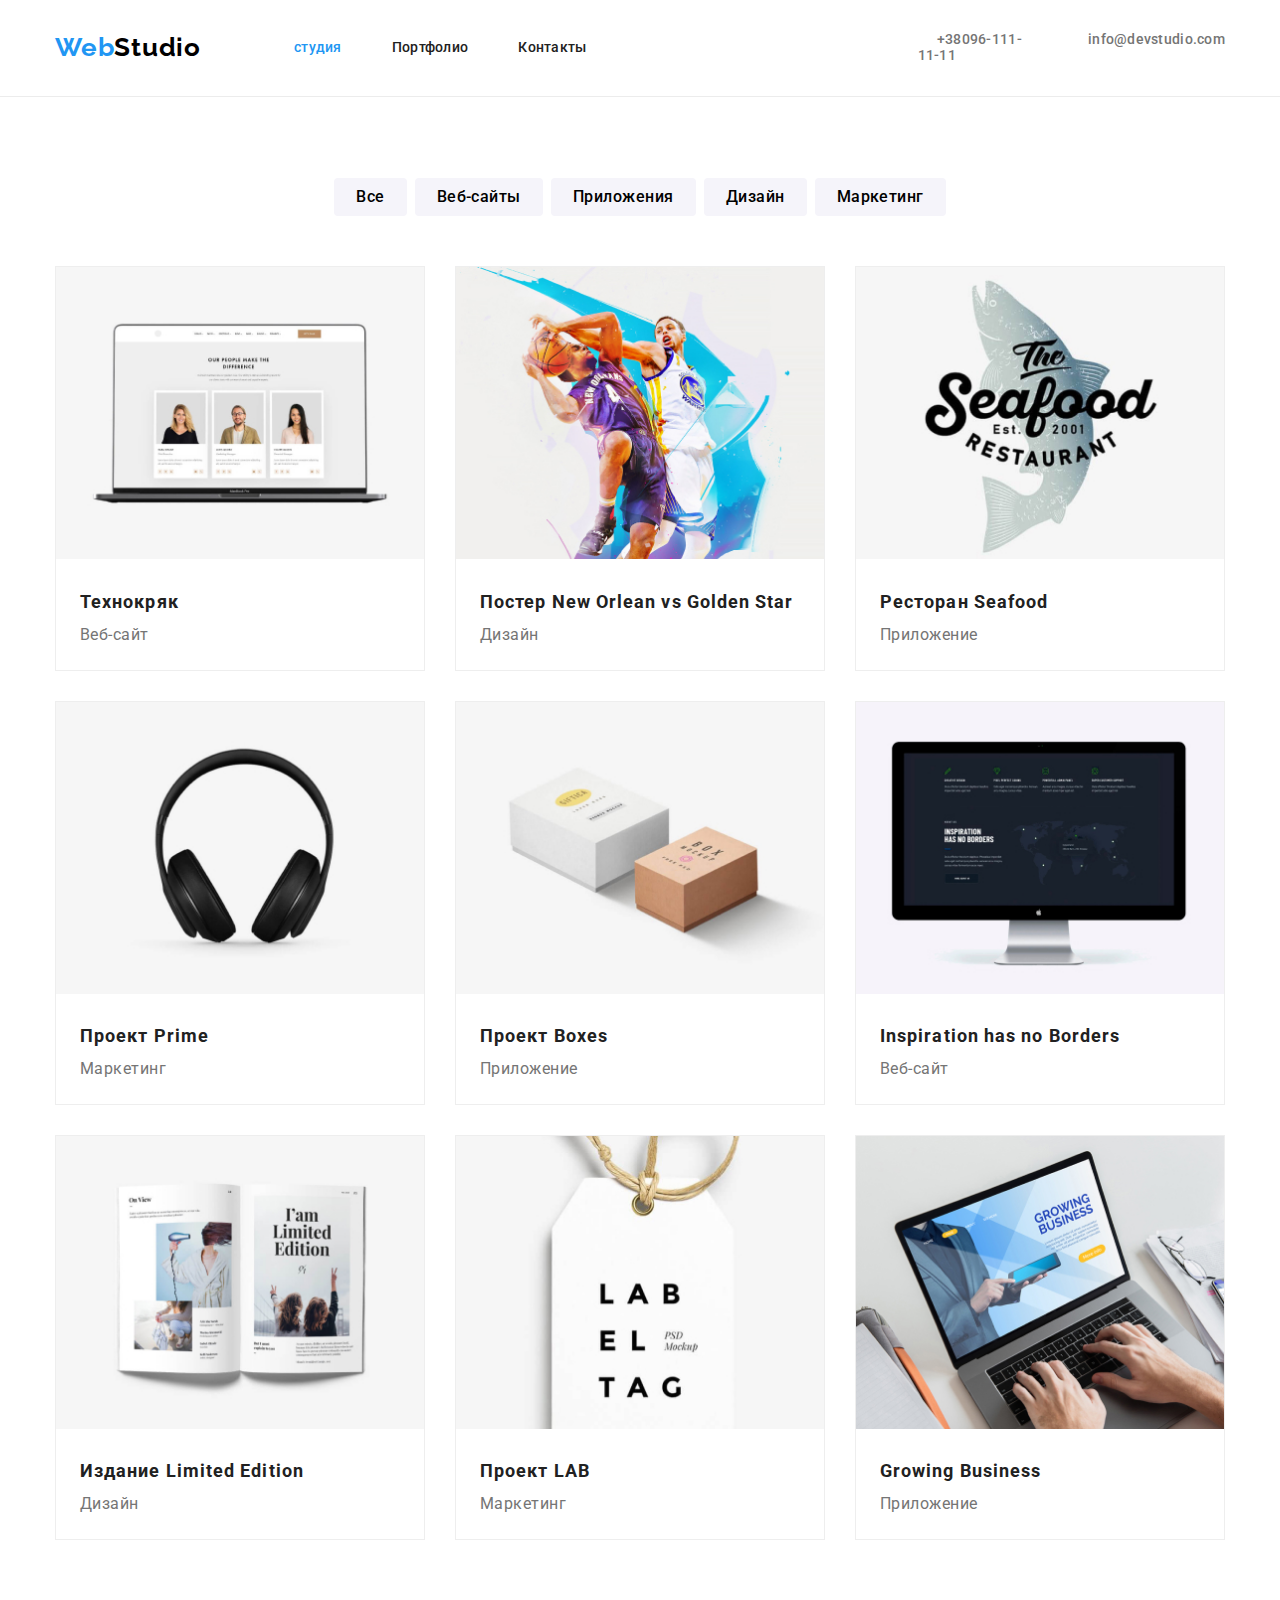
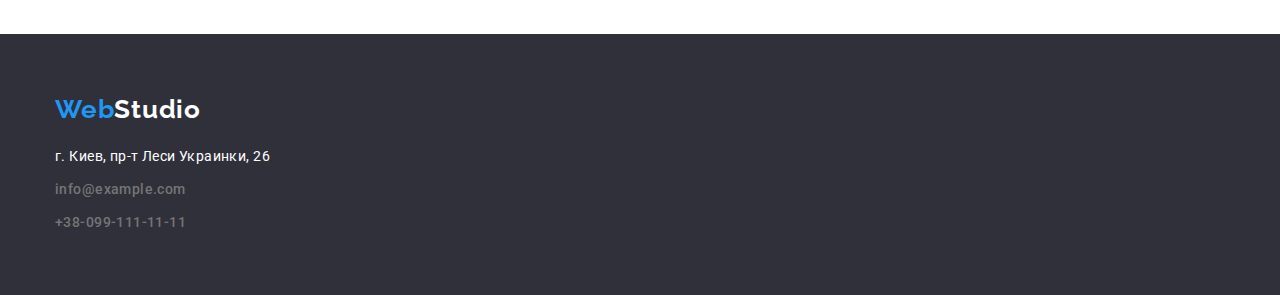
==== portfolio.html @ b62ba8f9 "добавление спрайта" ====
<!DOCTYPE html>
<html lang="ru">
  <head>
    <meta charset="UTF-8" />
    <meta name="viewport" content="width=device-width, initial-scale=1.0" />
    <title>портфолио</title>
    <link
      rel="stylesheet"
      href="https://cdnjs.cloudflare.com/ajax/libs/modern-normalize/1.0.0/modern-normalize.min.css"
    />
    <link rel="preconnect" href="https://fonts.gstatic.com" />
    <link
      href="https://fonts.googleapis.com/css2?family=Raleway:wght@700&family=Roboto:wght@400;500;700;900&display=swap"
      rel="stylesheet"
    />

    <link rel="stylesheet" href="./Style/style.css" />
  </head>
  <body>
    <!--Шапка-->
    <header>
      <div class="container nav">
        <a class="logo header" href="#" lang="en"
          ><span class="web">Web</span>Studio</a
        >
        <ul class="nav-link">
          <li class="header-item">
            <a class="header-link current" href="./index.html">студия</a>
          </li>
          <li class="header-item">
            <a class="header-link" href="./portfolio.html">Портфолио</a>
          </li>
          <li class="header-item">
            <a class="header-link" href="#">Контакты</a>
          </li>
        </ul>
        <ul class="nav-link connection">
          <li class="contacts">
            <a class="header-tel" href="tel:+38096-111-11-11">
              <svg
                class="tel-icon"
                href="/svg/symbol-defs.svg#icon-clock"
                width="16"
                height="10"
              >
                <use></use>
              </svg>
              +38096-111-11-11</a
            >
          </li>
          <li class="contacts">
            <a class="header-mail" href="mailto:info@devstudio.com">
              info@devstudio.com</a
            >
          </li>
        </ul>
      </div>
    </header>
    <main>
      <!--портфолио-->
      <section class="port-section">
        <div class="container btn">
          <h1 hidden>портфолио</h1>
          <ul class="btn-container">
            <li class="port-button">
              <button type="button">Все</button>
            </li>
            <li class="port-button">
              <button type="button">Веб-сайты</button>
            </li>
            <li class="port-button">
              <button type="button">Приложения</button>
            </li>
            <li class="port-button">
              <button type="button">Дизайн</button>
            </li>
            <li class="port-button">
              <button type="button">Маркетинг</button>
            </li>
          </ul>
        </div>
        <div class="container list">
          <ul class="port-box">
            <li class="port-container">
              <img src="./photo/photo1.jpg" width="368" alt="пример1" />
              <div class="title-container">
                <h2 class="port-title">Технокряк</h2>
                <p class="port-text">Веб-сайт</p>
              </div>
            </li>
            <li class="port-container">
              <img src="./photo/photo2.jpg" width="368" alt="пример2" />
              <div class="title-container">
                <h2 class="port-title">Постер New Orlean vs Golden Star</h2>
                <p class="port-text">Дизайн</p>
              </div>
            </li>
            <li class="port-container">
              <img src="./photo/photo3.jpg" width="368" alt="пример3" />
              <div class="title-container">
                <h2 class="port-title">Ресторан Seafood</h2>
                <p class="port-text">Приложение</p>
              </div>
            </li>
            <li class="port-container">
              <img src="./photo/photo4.jpg" width="368" alt="пример4" />
              <div class="title-container">
                <h2 class="port-title">Проект Prime</h2>
                <p class="port-text">Маркетинг</p>
              </div>
            </li>
            <li class="port-container">
              <img src="./photo/photo5.jpg" width="368" alt="пример5" />
              <div class="title-container">
                <h2 class="port-title">Проект Boxes</h2>
                <p class="port-text">Приложение</p>
              </div>
            </li>
            <li class="port-container">
              <img src="./photo/photo6.jpg" width="368" alt="пример6" />
              <div class="title-container">
                <h2 class="port-title">Inspiration has no Borders</h2>
                <p class="port-text">Веб-сайт</p>
              </div>
            </li>
            <li class="port-container">
              <img src="./photo/photo7.jpg" width="368" alt="пример7" />
              <div class="title-container">
                <h2 class="port-title">Издание Limited Edition</h2>
                <p class="port-text">Дизайн</p>
              </div>
            </li>
            <li class="port-container">
              <img src="./photo/photo8.jpg" width="368" alt="пример8" />
              <div class="title-container">
                <h2 class="port-title">Проект LAB</h2>
                <p class="port-text">Маркетинг</p>
              </div>
            </li>
            <li class="port-container">
              <img src="./photo/photo9.jpg" width="368" alt="пример9" />
              <div class="title-container">
                <h2 class="port-title">Growing Business</h2>
                <p class="port-text">Приложение</p>
              </div>
            </li>
          </ul>
        </div>
      </section>
    </main>

    <!--подвал-->

    <footer class="footer-section">
      <div class="container footer">
        <ul class="foote-box">
          <li class="footer-logo">
            <a class="logo footer" href="#" lang="en">
              <span class="web">Web</span>Studio
            </a>
          </li>
        </ul>
        <ul class="ftr-address">
          <li class="footer-address">
            <p class="address">г. Киев, пр-т Леси Украинки, 26</p>
          </li>
          <li class="contacts footer">
            <a class="footer-mail" href="mailto:info@example.com"
              >info@example.com</a
            >
          </li>
          <li class="contacts footer">
            <a class="footer-tel" href="tel:+38-099-111-11-11"
              >+38-099-111-11-11</a
            >
          </li>
        </ul>
      </div>
    </footer>
  </body>
</html>
---- Style/style.css ----
html *,
*::before,
*::after {
  box-sizing: border-box;
}

:root {
  --main-title-color: #ffffff;
  --main-text-color: #757575;
  --main-logo-color: #2196f3;
  --second-logo-color: #000000;
  --main-black-color: #212121;
  --bcg-main-color: #2f303a;
}
ul {
  margin: 0px;
  padding-inline-start: 0px;
}
body {
  font-family: Roboto, sans-serif;
  font-style: normal;
  margin-left: auto;
  margin-right: auto;
}
a {
  text-decoration: none;
}
li {
  list-style: none;
}
button {
  cursor: pointer;
}
.container {
  width: 1200px;
  padding-left: 15px;
  padding-right: 15px;
  margin-left: auto;
  margin-right: auto;
}
/* header */
header {
  border-bottom: 1px solid #ececec;
}
.container.nav {
  display: flex;
  align-items: center;
}
.nav-link,
.connection {
  display: flex;
  padding: 0px;
  margin: 0px;
}
.nav-link :not(:last-child) {
  margin-right: 50px;
}
.header-link {
  display: block;
  padding-bottom: 32px;
  padding-top: 32px;
  font-weight: 500;
  font-size: 14px;
  line-height: 1.14;
  letter-spacing: 0.02em;
  color: var(--main-black-color);
}
.header-link:hover,
.header-link:active {
  color: var(--main-logo-color);
}
.header-link.current {
  color: var(--main-logo-color);
}
.contacts {
  font-weight: 500;
  font-size: 14px;
}
.contacts .header-tel {
  display: block;
  padding-bottom: 32px;
  padding-top: 32px;
  margin-left: 331px;

  line-height: 1.14;
  letter-spacing: 0.02em;
  color: var(--main-text-color);
}

.contacts .header-mail {
  display: block;
  padding-bottom: 32px;
  padding-top: 32px;
  line-height: 1.14;
  letter-spacing: 0.02em;
  color: var(--main-text-color);
}
.header-mail:hover,
.header-mail:active {
  color: var(--main-logo-color);
}
.header-tel:active,
.header-tel:hover {
  color: var(--main-logo-color);
}

/* portfolio */
.port-section {
  padding-top: 81px;
  padding-bottom: 94px;
}
.title-container {
  padding: 20px 24px 20px 24px;
}
.btn-container {
  display: flex;
  justify-content: center;
  padding-bottom: 50px;
}
.btn-container :not(:last-child) {
  margin-right: 8px;
}
.port-button > button {
  font-weight: 500;
  font-size: 16px;
  line-height: 1.62;
  text-align: center;
  letter-spacing: 0.03em;
  border-radius: 4px;
  background: #f5f4fa;
  outline: none;
  border: 0;
  padding: 6px 22px 6px 22px;
}
.port-button :active,
.port-button :hover {
  background: var(--main-logo-color);
  color: var(--main-title-color);
  border-radius: 4px;
  border-color: var(--main-logo-color);
}
.port-box {
  padding: 0px;
  display: flex;
  flex-wrap: wrap;
}
.port-container {
  border: 1px solid #eeeeee;
  cursor: pointer;
  flex-basis: calc((100% / 3 - 30px) / 3);
}
.port-container:nth-child(-n + 6) {
  margin-bottom: 30px;
}
.port-container {
  margin-right: 30px;
}
.port-container:nth-child(3n) {
  margin-right: 0px;
}
.port-box > :hover,
.port-box > :focus {
  box-shadow: 0px 1px 1px rgba(0, 0, 0, 0.12), 0px 4px 4px rgba(0, 0, 0, 0.06),
    1px 4px 6px rgba(0, 0, 0, 0.16);
}
.port-container .port-title {
  margin: 0px;
  font-weight: 700;
  font-size: 18px;
  line-height: 2;
  letter-spacing: 0.06em;
  color: var(--main-black-color);
}
.port-container .port-text {
  margin: 0px;
  font-weight: 400;
  font-size: 16px;
  line-height: 1.87;
  letter-spacing: 0.03em;
  color: var(--main-text-color);
}

/* logo */

.logo {
  font-family: raleway;
  font-weight: 700;
  font-size: 26px;
  line-height: 1.19;
  letter-spacing: 0.03em;
  color: var(--second-logo-color);

  margin-right: 93px;
}
.header-section .logo {
  color: var(--second-logo-color);
}
.footer-section .logo {
  color: var(--main-title-color);
}
.logo .web {
  color: var(--main-logo-color);
}

/* hero */

.hero-section {
  padding-top: 200px;
  padding-bottom: 200px;

  margin: 0 auto;
  max-width: 1600px;
  background-image: url(..//photo/Img\ Overlay.png),
    url(..//photo/background.png);
  background-color: #c4c4c4;
}

.hero.container {
  display: flex;
  align-items: center;
  flex-direction: column;
}
.hero-title {
  font-weight: 900;
  font-size: 44px;
  line-height: 1.36;
  text-align: center;
  letter-spacing: 0.06em;
  text-transform: uppercase;
  color: var(--main-title-color);
  margin: 0px;
  padding-bottom: 30px;
}
.hero-button {
  font-weight: 700;
  font-size: 16px;
  line-height: 1.87;
  text-align: center;
  justify-content: center;
  letter-spacing: 0.06em;
  color: var(--main-title-color);
  background: var(--main-logo-color);
  box-shadow: 0px 4px 4px rgba(0, 0, 0, 0.15);
  border-radius: 4px;
  border: 0;
  outline: none;

  width: 200px;
  height: 50px;
}
/* feature */
.features {
  padding-top: 94px;
}
.features-container {
  display: flex;
  flex-wrap: wrap;
  padding: 0px;
}
.features-item {
  flex-basis: calc(100% / 4 - 23px);
}
.features-container :not(:last-child) {
  margin-right: 30px;
}
.features-title {
  font-size: 14px;
  letter-spacing: 0.03em;
  font-weight: 700;
  line-height: 1.14;
  text-transform: uppercase;
  color: var(--main-black-color);
}
.features-text {
  font-size: 14px;
  letter-spacing: 0.03em;
  font-weight: 400;
  line-height: 1.71;
  color: var(--main-text-color);
}

/* about company */
.about-company {
  padding-top: 94px;
  padding-bottom: 94px;
}
.about-main :not(:last-child) {
  margin-right: 30px;
}
.about-main {
  display: flex;
  align-items: center;
  padding: 0px;
}
.about-title {
  font-weight: 700;
  font-size: 36px;
  line-height: 1.16;
  text-align: center;
  letter-spacing: 0.03em;
  color: var(--main-black-color);
  margin: 0px;
  padding-bottom: 50px;
}

/* our command */
.our-command {
  background-color: #f5f4fa;
  padding-top: 94px;
  padding-bottom: 94px;
}

.wrk-section {
  display: flex;
  justify-content: center;
}
.cmd-title {
  padding-bottom: 50px;
  margin: 0px;

  font-weight: 700;
  font-size: 36px;
  line-height: 1.16;
  text-align: center;
  letter-spacing: 0.03em;
  color: var(--main-black-color);
}
.wrk-container {
  background: #ffffff;
  box-shadow: 0px 1px 3px rgba(0, 0, 0, 0.12), 0px 1px 1px rgba(0, 0, 0, 0.14),
    0px 2px 1px rgba(0, 0, 0, 0.2);
  border-radius: 0px 0px 4px 4px;
}
.wrk-name {
  margin: 30px auto 10px auto;

  text-align: center;
  font-weight: 500;
  font-size: 16px;
  line-height: 1.18;
  letter-spacing: 0.03em;
  color: var(--main-black-color);
}
.wrk-place {
  text-align: center;
  font-weight: 400;
  font-size: 16px;
  line-height: 1.18;
  text-align: center;
  letter-spacing: 0.03em;
  color: var(--main-text-color);
}
.wrk-container {
  margin-right: 30px;
}
.wrk-container:last-child {
  margin-right: 0px;
}
/* clients */
.clients-section {
  padding-top: 94px;
}
.clients-title {
  font-weight: 700;
  font-size: 36px;
  line-height: 1.16;
  text-align: center;
  letter-spacing: 0.03em;
  color: var(--main-black-color);

  padding-bottom: 50px;
}
/* footer */
.logo.footer {
  margin: 0px;
}
.container.footer {
  display: flex;
  flex-direction: column;
}

.footer-section {
  background-color: var(--bcg-main-color);
  padding-bottom: 60px;
  padding-top: 60px;
}
.contacts .footer-tel {
  line-height: 1.71;
  letter-spacing: 0.03em;
  color: var(--main-text-color);
}
.contacts .footer-mail {
  line-height: 1.71;
  letter-spacing: 0.03em;
  color: var(--main-text-color);
}
.address {
  font-style: inherit;
  font-weight: 400;
  font-size: 14px;
  line-height: 1.71;
  letter-spacing: 0.03em;
  color: var(--main-title-color);
  margin: 0px;
}
.contacts.footer {
  padding-top: 9px;
}
.ftr-address {
  padding-top: 20px;
}
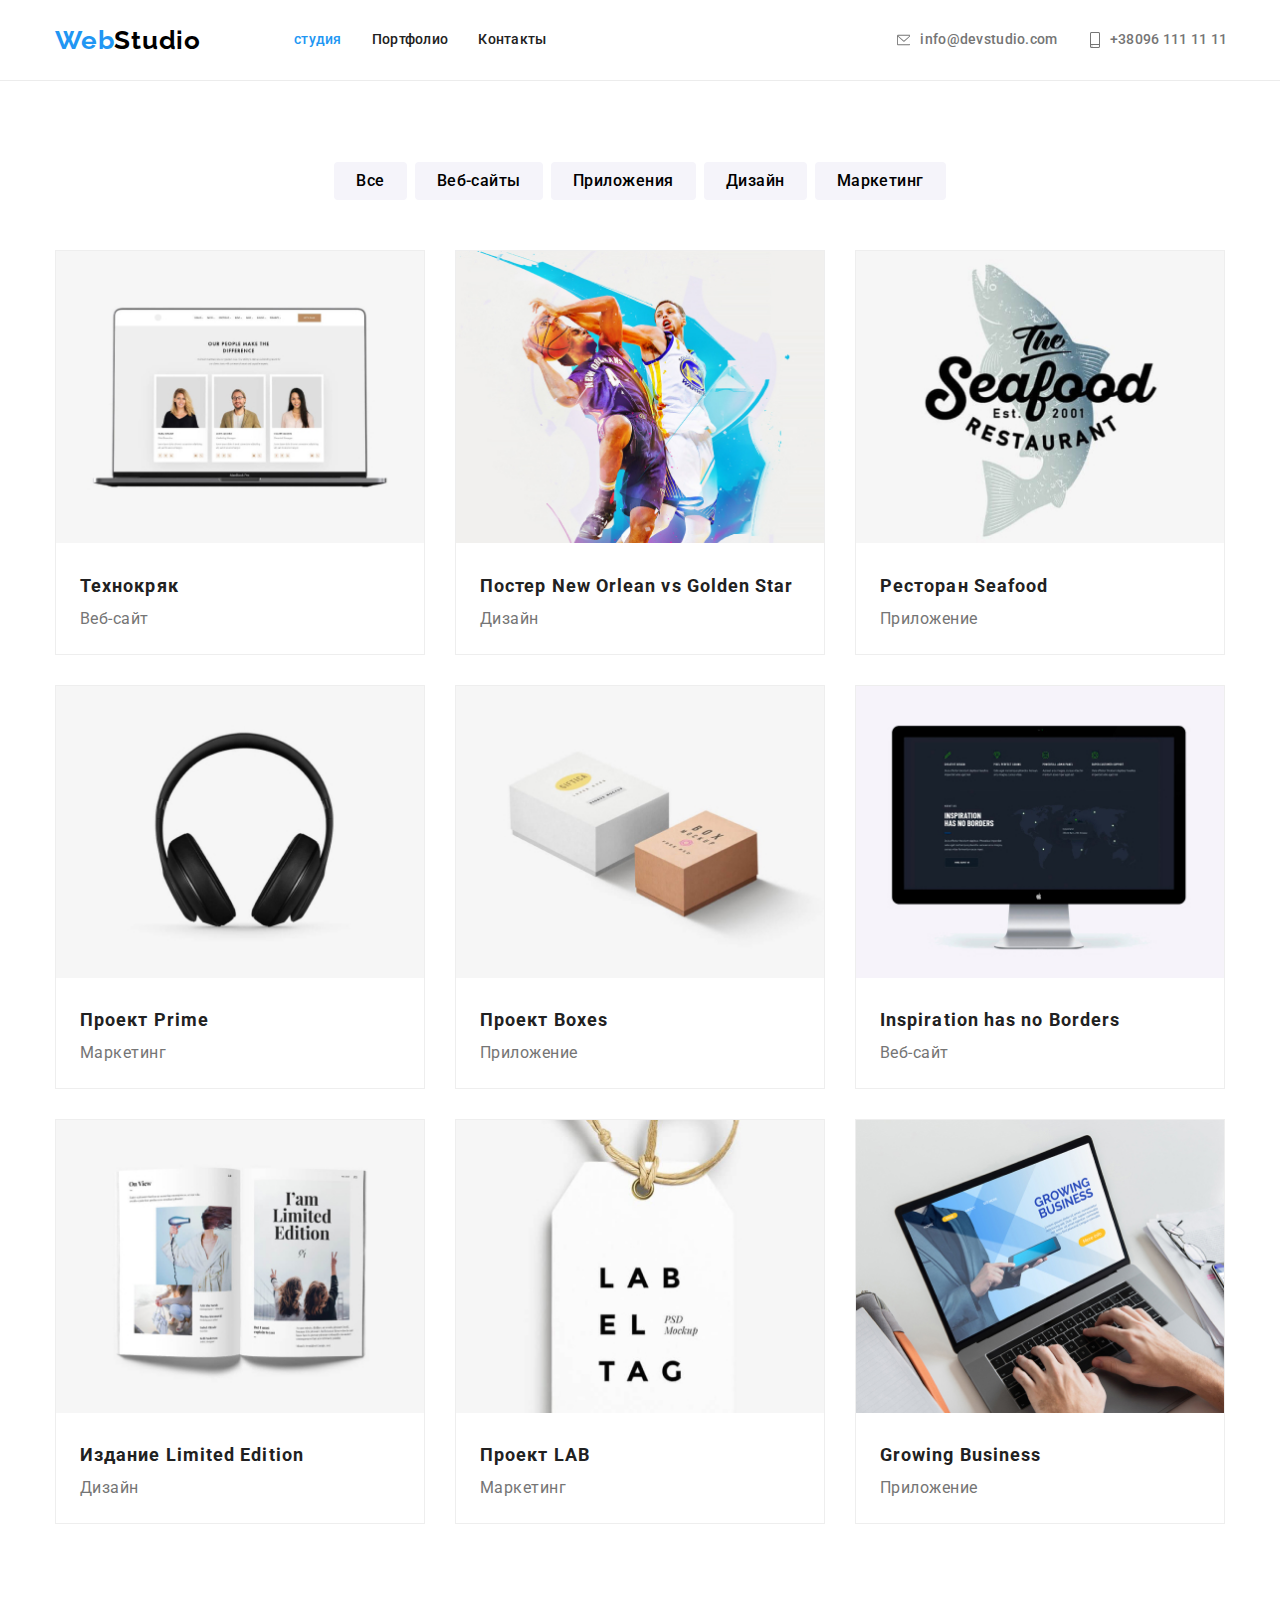
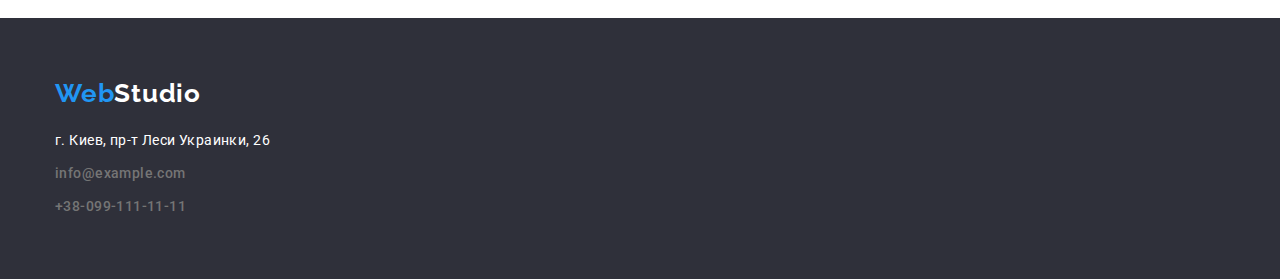
==== commit 51a27fde: "добавление секций" ====
--- a/portfolio.html
+++ b/portfolio.html
@@ -36,22 +36,20 @@
         </ul>
         <ul class="nav-link connection">
           <li class="contacts">
-            <a class="header-tel" href="tel:+38096-111-11-11">
-              <svg
-                class="tel-icon"
-                href="/svg/symbol-defs.svg#icon-clock"
-                width="16"
-                height="10"
-              >
-                <use></use>
+            <a class="header-mail" href="mailto:info@devstudio.com">
+              <svg class="mail-icon">
+                <use href="./svg/symbol-defs.svg#icon-mail"></use>
               </svg>
-              +38096-111-11-11</a
-            >
+              info@devstudio.com
+            </a>
           </li>
           <li class="contacts">
-            <a class="header-mail" href="mailto:info@devstudio.com">
-              info@devstudio.com</a
-            >
+            <a class="header-tel" href="tel:+380961111111">
+              <svg class="tel-icon">
+                <use href="./svg/symbol-defs.svg#icon-smartphone"></use>
+              </svg>
+              +38096 111 11 11
+            </a>
           </li>
         </ul>
       </div>
--- a/Style/style.css
+++ b/Style/style.css
@@ -53,7 +53,7 @@
   margin: 0px;
 }
 .nav-link :not(:last-child) {
-  margin-right: 50px;
+  margin-right: 30px;
 }
 .header-link {
   display: block;
@@ -77,31 +77,57 @@
   font-size: 14px;
 }
 .contacts .header-tel {
-  display: block;
+  display: flex;
   padding-bottom: 32px;
   padding-top: 32px;
-  margin-left: 331px;
 
   line-height: 1.14;
   letter-spacing: 0.02em;
   color: var(--main-text-color);
 }
-
 .contacts .header-mail {
-  display: block;
+  display: flex;
   padding-bottom: 32px;
   padding-top: 32px;
+  margin-left: 350px;
+
   line-height: 1.14;
   letter-spacing: 0.02em;
   color: var(--main-text-color);
 }
 .header-mail:hover,
-.header-mail:active {
+.header-mail:focus {
   color: var(--main-logo-color);
 }
-.header-tel:active,
-.header-tel:hover {
+.header-mail {
+  width: 161px;
+  height: 16px;
+  align-items: center;
+  justify-content: center;
+  color: var(--main-text-color);
+}
+.mail-icon {
+  width: 16px;
+  height: 12px;
+  margin-right: 10px;
+  fill: currentColor;
+}
+.header-tel:hover,
+.header-tel:focus {
   color: var(--main-logo-color);
+}
+.header-tel {
+  width: 142px;
+  height: 16px;
+  align-items: center;
+  justify-content: center;
+  color: var(--main-text-color);
+}
+.tel-icon {
+  width: 10px;
+  height: 16px;
+  margin-right: 10px;
+  fill: currentColor;
 }
 
 /* portfolio */
@@ -356,9 +382,12 @@
 .wrk-container:last-child {
   margin-right: 0px;
 }
+.worker-link {
+}
 /* clients */
 .clients-section {
   padding-top: 94px;
+  padding-bottom: 94px;
 }
 .clients-title {
   font-weight: 700;
@@ -369,6 +398,25 @@
   color: var(--main-black-color);
 
   padding-bottom: 50px;
+  margin: 0px;
+}
+.clients-box {
+  display: flex;
+  justify-content: center;
+}
+.client-list {
+  width: 170px;
+  height: 90px;
+  border: 1px solid #afb1b8;
+  border-radius: 4px;
+  display: flex;
+  justify-content: center;
+}
+.client-list:nth-child(-n + 5) {
+  margin-right: 30px;
+}
+.client-link {
+  display: flex;
 }
 /* footer */
 .logo.footer {
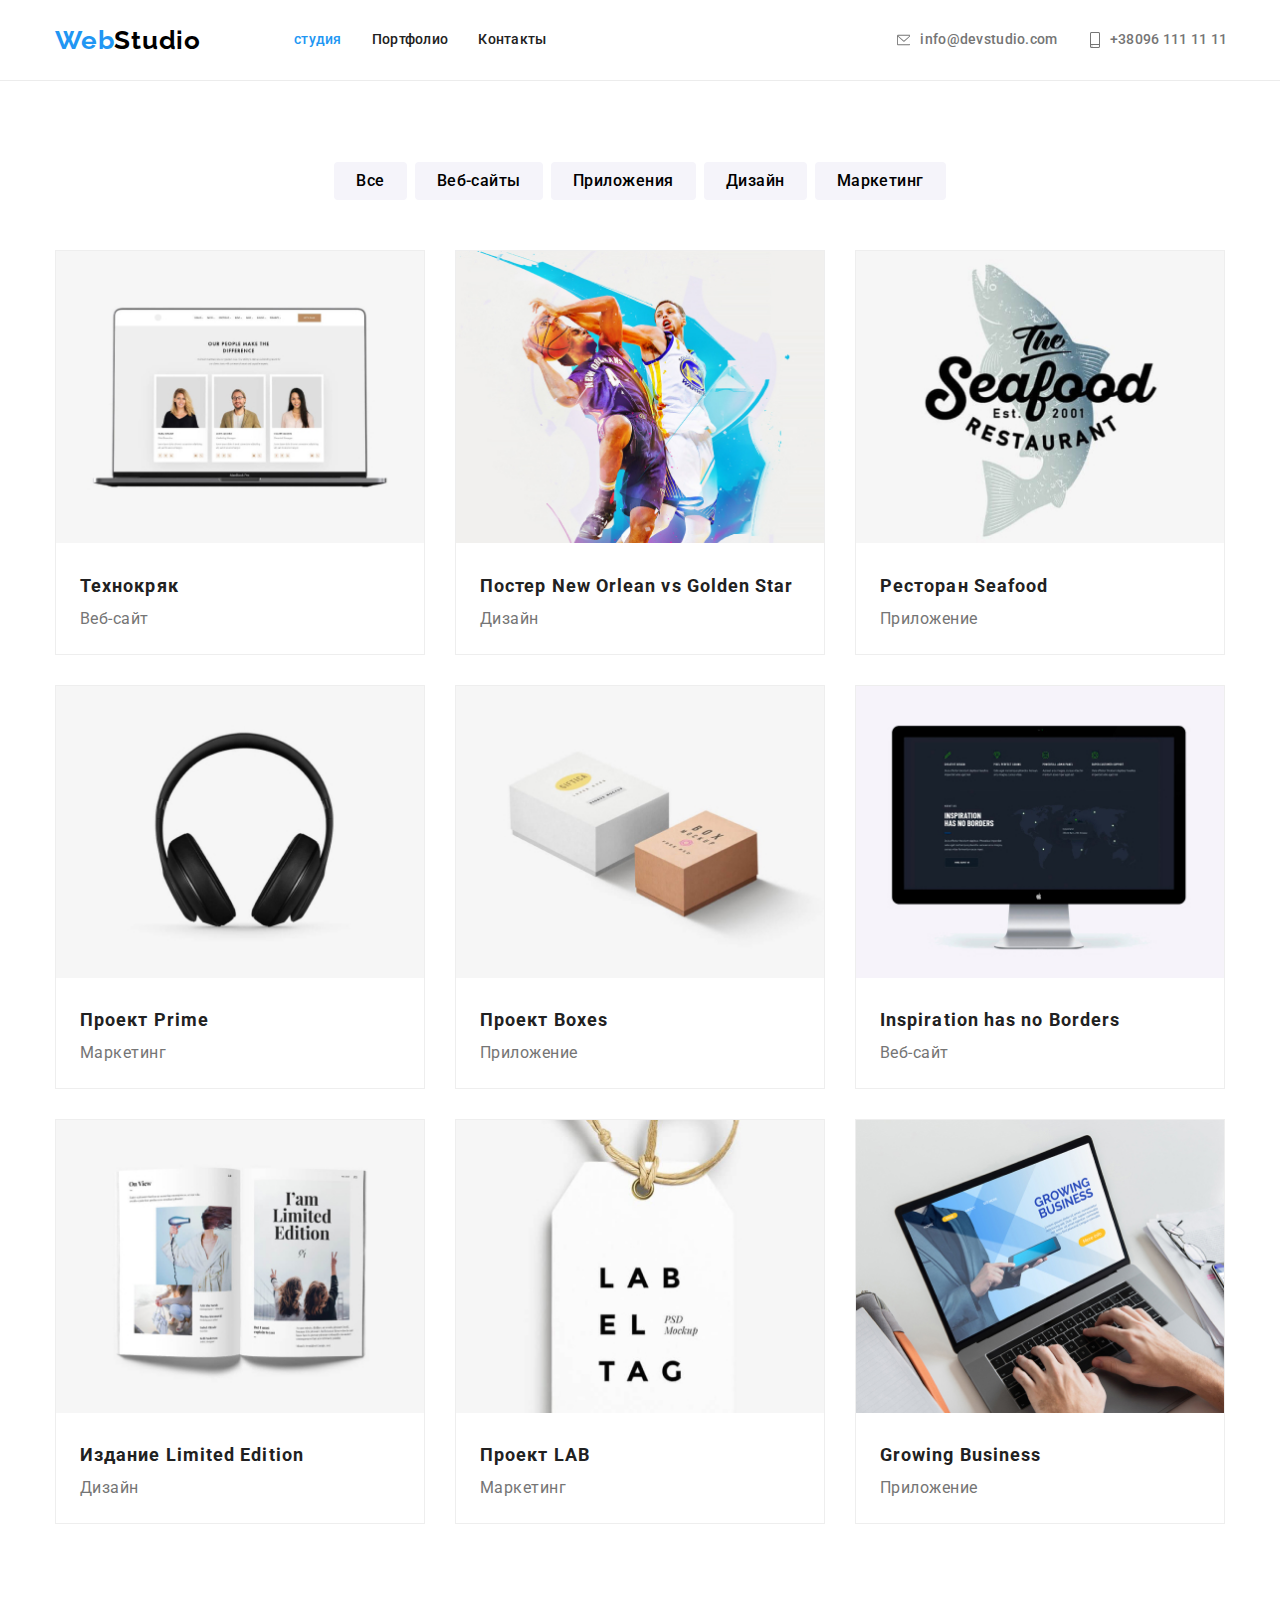
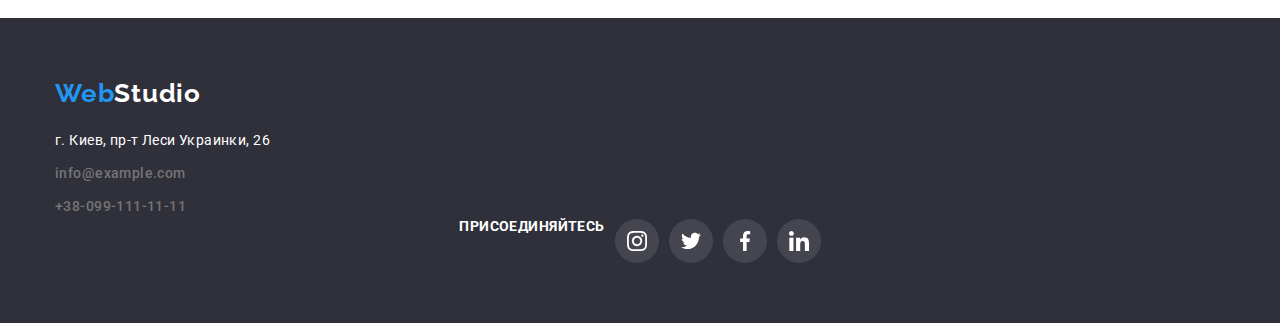
==== commit 669edf83: "правки" ====
--- a/portfolio.html
+++ b/portfolio.html
@@ -151,7 +151,7 @@
 
     <footer class="footer-section">
       <div class="container footer">
-        <ul class="foote-box">
+        <ul>
           <li class="footer-logo">
             <a class="logo footer" href="#" lang="en">
               <span class="web">Web</span>Studio
@@ -168,9 +168,40 @@
             >
           </li>
           <li class="contacts footer">
-            <a class="footer-tel" href="tel:+38-099-111-11-11"
-              >+38-099-111-11-11</a
-            >
+            <a class="footer-tel" href="tel:+38-099-111-11-11">
+              +38-099-111-11-11
+            </a>
+          </li>
+        </ul>
+        <ul class="svg-box">
+          <p class="footer-enjoy">присоединяйтесь</p>
+          <li class="footer-item">
+            <a class="footer-icon" href="#">
+              <svg class="svg-footer">
+                <use href="./svg/symbol-defs.svg#icon-instagram"></use>
+              </svg>
+            </a>
+          </li>
+          <li class="footer-item">
+            <a class="footer-icon" href="#">
+              <svg class="svg-footer">
+                <use href="./svg/symbol-defs.svg#icon-twitter"></use>
+              </svg>
+            </a>
+          </li>
+          <li class="footer-item">
+            <a class="footer-icon" href="#">
+              <svg class="svg-footer">
+                <use href="./svg/symbol-defs.svg#icon-facebook"></use>
+              </svg>
+            </a>
+          </li>
+          <li class="footer-item">
+            <a class="footer-icon" href="#">
+              <svg class="svg-footer">
+                <use href="./svg/symbol-defs.svg#icon-linkedin"></use>
+              </svg>
+            </a>
           </li>
         </ul>
       </div>
--- a/Style/style.css
+++ b/Style/style.css
@@ -11,6 +11,7 @@
   --second-logo-color: #000000;
   --main-black-color: #212121;
   --bcg-main-color: #2f303a;
+  --icon-color: #afb1b8;
 }
 ul {
   margin: 0px;
@@ -284,10 +285,14 @@
   padding: 0px;
 }
 .features-item {
+  width: 270;
   flex-basis: calc(100% / 4 - 23px);
 }
-.features-container :not(:last-child) {
+.features-item {
   margin-right: 30px;
+}
+.features-container :last-of-type {
+  margin-right: 0px;
 }
 .features-title {
   font-size: 14px;
@@ -296,6 +301,10 @@
   line-height: 1.14;
   text-transform: uppercase;
   color: var(--main-black-color);
+
+  margin-top: 0px;
+  margin-bottom: 0px;
+  margin-top: 30px;
 }
 .features-text {
   font-size: 14px;
@@ -303,8 +312,18 @@
   font-weight: 400;
   line-height: 1.71;
   color: var(--main-text-color);
-}
-
+  margin: 0px;
+  margin-top: 10px;
+}
+.features-icon {
+  display: flex;
+  justify-content: center;
+  align-items: center;
+  height: 120px;
+  background-color: #f5f4fa;
+}
+.svg-features {
+}
 /* about company */
 .about-company {
   padding-top: 94px;
@@ -330,6 +349,7 @@
 }
 
 /* our command */
+
 .our-command {
   background-color: #f5f4fa;
   padding-top: 94px;
@@ -382,9 +402,38 @@
 .wrk-container:last-child {
   margin-right: 0px;
 }
-.worker-link {
-}
+.icon-box {
+  display: flex;
+  justify-content: center;
+  margin-bottom: 30px;
+}
+.icon-box :not(:last-child) {
+  margin-right: 22px;
+}
+.link-icon {
+  display: inline-flex;
+  justify-content: center;
+  align-items: center;
+  width: 44px;
+  height: 44px;
+  border-radius: 50%;
+
+  background-color: var(--main-title-color);
+  color: var(--icon-color);
+}
+.link-icon:focus,
+.link-icon:hover {
+  background-color: var(--main-logo-color);
+  color: var(--main-title-color);
+}
+.svg-icon {
+  width: 20px;
+  height: 20px;
+  fill: currentColor;
+}
+
 /* clients */
+
 .clients-section {
   padding-top: 94px;
   padding-bottom: 94px;
@@ -404,10 +453,11 @@
   display: flex;
   justify-content: center;
 }
-.client-list {
+.client-link {
   width: 170px;
   height: 90px;
-  border: 1px solid #afb1b8;
+  border: 1px solid;
+  border-color: var(--icon-color);
   border-radius: 4px;
   display: flex;
   justify-content: center;
@@ -415,10 +465,23 @@
 .client-list:nth-child(-n + 5) {
   margin-right: 30px;
 }
+.client-link:hover,
+.client-link:focus {
+  color: var(--main-logo-color);
+  border-color: var(--main-logo-color);
+}
 .client-link {
   display: flex;
-}
+  justify-content: center;
+  align-items: center;
+  color: var(--icon-color);
+}
+.client-icon {
+  fill: currentColor;
+}
+
 /* footer */
+
 .logo.footer {
   margin: 0px;
 }
@@ -426,7 +489,6 @@
   display: flex;
   flex-direction: column;
 }
-
 .footer-section {
   background-color: var(--bcg-main-color);
   padding-bottom: 60px;
@@ -457,3 +519,40 @@
 .ftr-address {
   padding-top: 20px;
 }
+.footer-enjoy {
+  font-weight: 700;
+  font-size: 14px;
+  line-height: 1.14;
+  letter-spacing: 0.03em;
+  text-transform: uppercase;
+  color: var(--main-title-color);
+  padding-bottom: 20px;
+  margin: 0px;
+}
+.svg-box {
+  display: inline-flex;
+  align-self: center;
+}
+.svg-box :not(:last-child) {
+  margin-right: 10px;
+}
+.footer-icon {
+  display: flex;
+  align-items: center;
+  justify-content: center;
+  width: 44px;
+  height: 44px;
+  border-radius: 50%;
+
+  background: rgba(255, 255, 255, 0.1);
+  color: var(--main-title-color);
+}
+.footer-icon:hover,
+.footer-icon:focus {
+  background-color: var(--main-logo-color);
+}
+.svg-footer {
+  width: 20px;
+  height: 20px;
+  fill: currentColor;
+}
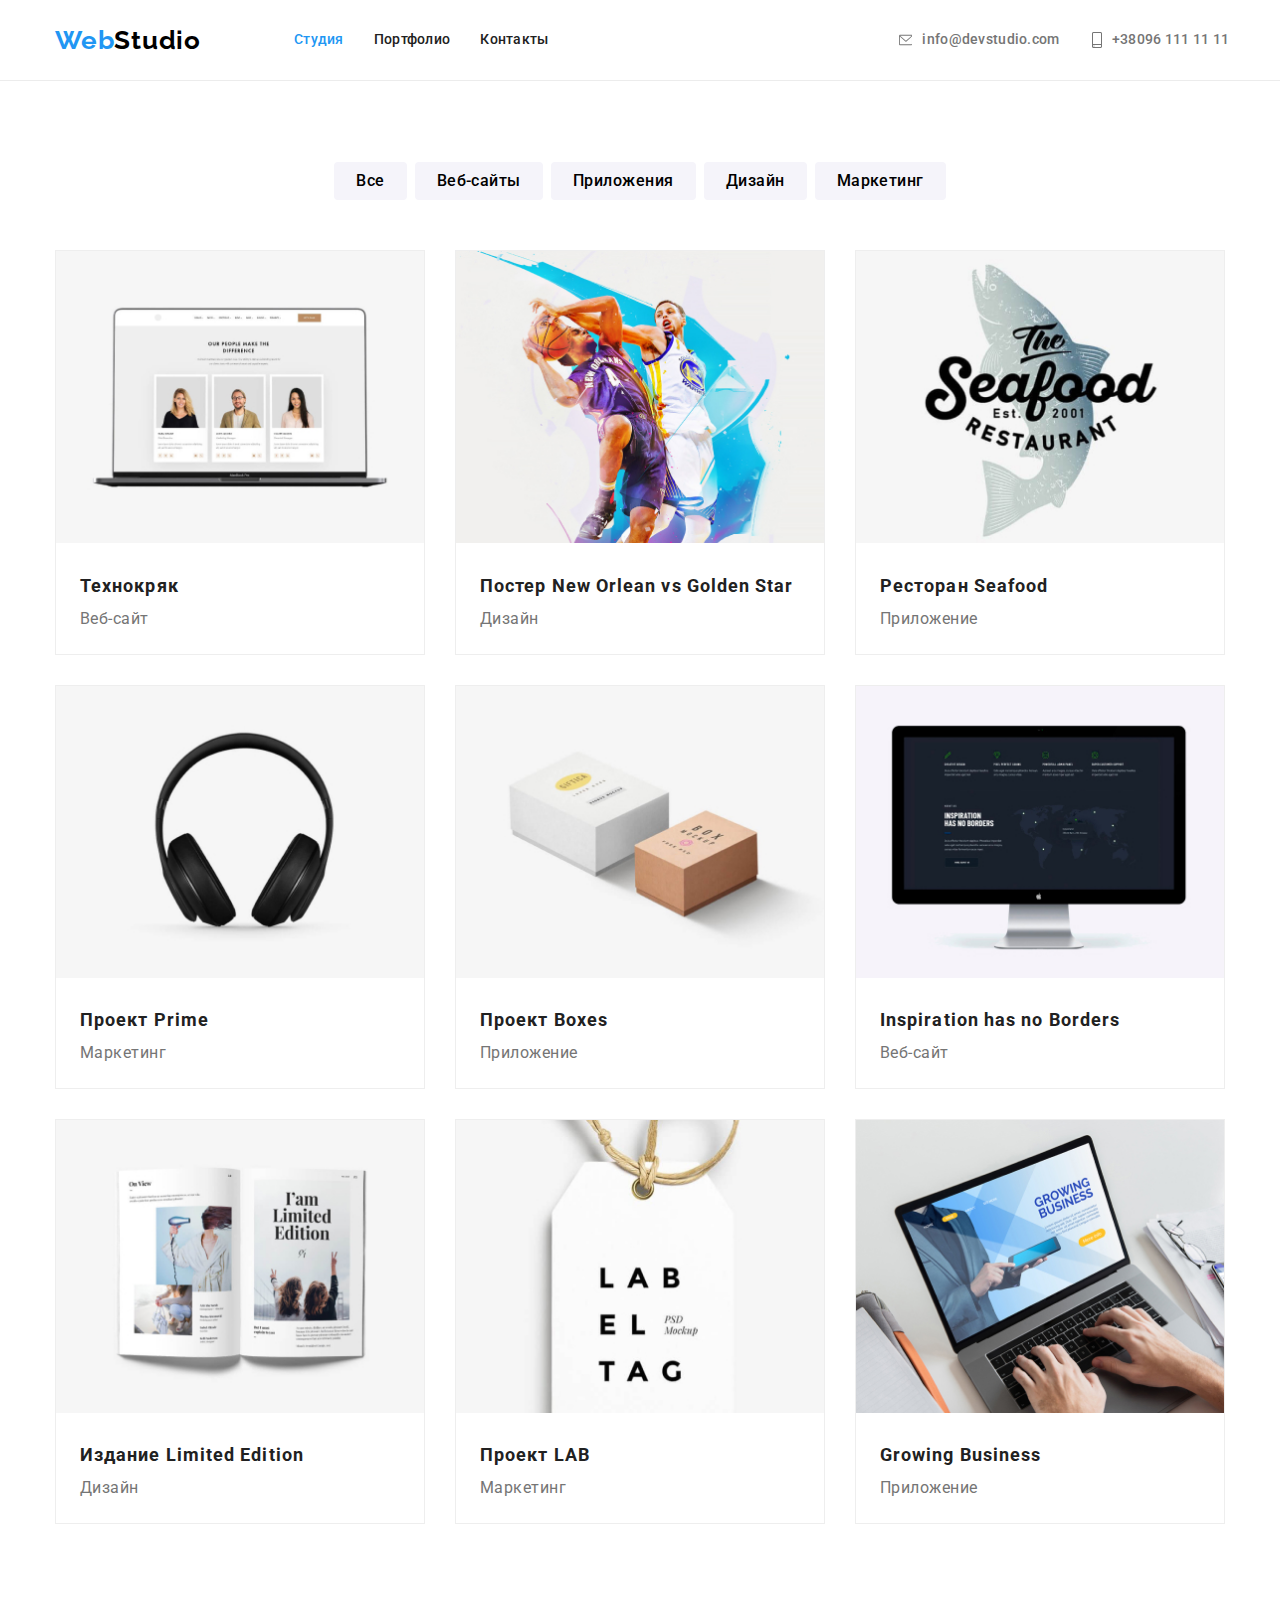
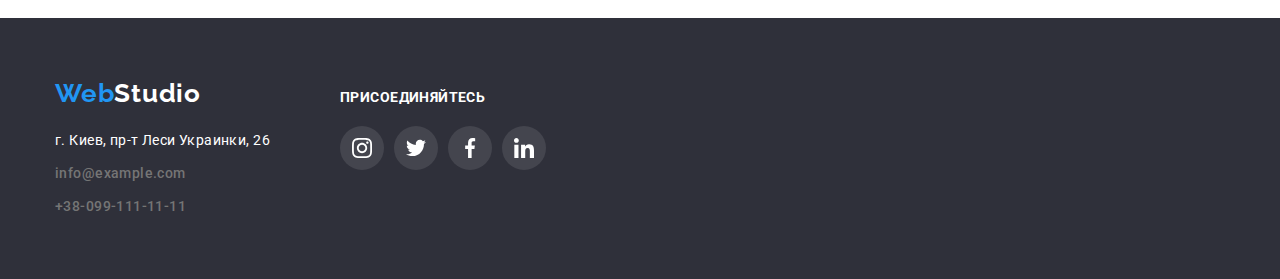
==== commit db072ea2: "правки" ====
--- a/portfolio.html
+++ b/portfolio.html
@@ -25,7 +25,7 @@
         >
         <ul class="nav-link">
           <li class="header-item">
-            <a class="header-link current" href="./index.html">студия</a>
+            <a class="header-link current" href="./index.html">Студия</a>
           </li>
           <li class="header-item">
             <a class="header-link" href="./portfolio.html">Портфолио</a>
@@ -151,59 +151,63 @@
 
     <footer class="footer-section">
       <div class="container footer">
-        <ul>
-          <li class="footer-logo">
-            <a class="logo footer" href="#" lang="en">
-              <span class="web">Web</span>Studio
-            </a>
-          </li>
-        </ul>
-        <ul class="ftr-address">
-          <li class="footer-address">
-            <p class="address">г. Киев, пр-т Леси Украинки, 26</p>
-          </li>
-          <li class="contacts footer">
-            <a class="footer-mail" href="mailto:info@example.com"
-              >info@example.com</a
-            >
-          </li>
-          <li class="contacts footer">
-            <a class="footer-tel" href="tel:+38-099-111-11-11">
-              +38-099-111-11-11
-            </a>
-          </li>
-        </ul>
-        <ul class="svg-box">
+        <div>
+          <ul>
+            <li class="footer-logo">
+              <a class="logo footer" href="#" lang="en">
+                <span class="web">Web</span>Studio
+              </a>
+            </li>
+          </ul>
+          <ul class="ftr-address">
+            <li class="footer-address">
+              <p class="address">г. Киев, пр-т Леси Украинки, 26</p>
+            </li>
+            <li class="contacts footer">
+              <a class="footer-mail" href="mailto:info@example.com"
+                >info@example.com</a
+              >
+            </li>
+            <li class="contacts footer">
+              <a class="footer-tel" href="tel:+38-099-111-11-11">
+                +38-099-111-11-11
+              </a>
+            </li>
+          </ul>
+        </div>
+        <div class="enjoy-box">
           <p class="footer-enjoy">присоединяйтесь</p>
-          <li class="footer-item">
-            <a class="footer-icon" href="#">
-              <svg class="svg-footer">
-                <use href="./svg/symbol-defs.svg#icon-instagram"></use>
-              </svg>
-            </a>
-          </li>
-          <li class="footer-item">
-            <a class="footer-icon" href="#">
-              <svg class="svg-footer">
-                <use href="./svg/symbol-defs.svg#icon-twitter"></use>
-              </svg>
-            </a>
-          </li>
-          <li class="footer-item">
-            <a class="footer-icon" href="#">
-              <svg class="svg-footer">
-                <use href="./svg/symbol-defs.svg#icon-facebook"></use>
-              </svg>
-            </a>
-          </li>
-          <li class="footer-item">
-            <a class="footer-icon" href="#">
-              <svg class="svg-footer">
-                <use href="./svg/symbol-defs.svg#icon-linkedin"></use>
-              </svg>
-            </a>
-          </li>
-        </ul>
+          <ul class="svg-box">
+            <li class="footer-item">
+              <a class="footer-icon" href="#">
+                <svg class="svg-footer">
+                  <use href="./svg/symbol-defs.svg#icon-instagram"></use>
+                </svg>
+              </a>
+            </li>
+            <li class="footer-item">
+              <a class="footer-icon" href="#">
+                <svg class="svg-footer">
+                  <use href="./svg/symbol-defs.svg#icon-twitter"></use>
+                </svg>
+              </a>
+            </li>
+            <li class="footer-item">
+              <a class="footer-icon" href="#">
+                <svg class="svg-footer">
+                  <use href="./svg/symbol-defs.svg#icon-facebook"></use>
+                </svg>
+              </a>
+            </li>
+            <li class="footer-item">
+              <a class="footer-icon" href="#">
+                <svg class="svg-footer">
+                  <use href="./svg/symbol-defs.svg#icon-linkedin"></use>
+                </svg>
+              </a>
+            </li>
+          </ul>
+        </div>
       </div>
     </footer>
   </body>
--- a/Style/style.css
+++ b/Style/style.css
@@ -67,7 +67,8 @@
   color: var(--main-black-color);
 }
 .header-link:hover,
-.header-link:active {
+.header-link:active,
+.header-link:focus {
   color: var(--main-logo-color);
 }
 .header-link.current {
@@ -159,8 +160,9 @@
   border: 0;
   padding: 6px 22px 6px 22px;
 }
-.port-button :active,
-.port-button :hover {
+.port-button:active,
+.port-button:hover,
+.port-button:focus {
   background: var(--main-logo-color);
   color: var(--main-title-color);
   border-radius: 4px;
@@ -322,9 +324,9 @@
   height: 120px;
   background-color: #f5f4fa;
 }
-.svg-features {
-}
+
 /* about company */
+
 .about-company {
   padding-top: 94px;
   padding-bottom: 94px;
@@ -487,7 +489,6 @@
 }
 .container.footer {
   display: flex;
-  flex-direction: column;
 }
 .footer-section {
   background-color: var(--bcg-main-color);
@@ -529,8 +530,13 @@
   padding-bottom: 20px;
   margin: 0px;
 }
+.enjoy-box {
+  margin-top: 12px;
+  margin-left: 70px;
+}
+
 .svg-box {
-  display: inline-flex;
+  display: flex;
   align-self: center;
 }
 .svg-box :not(:last-child) {
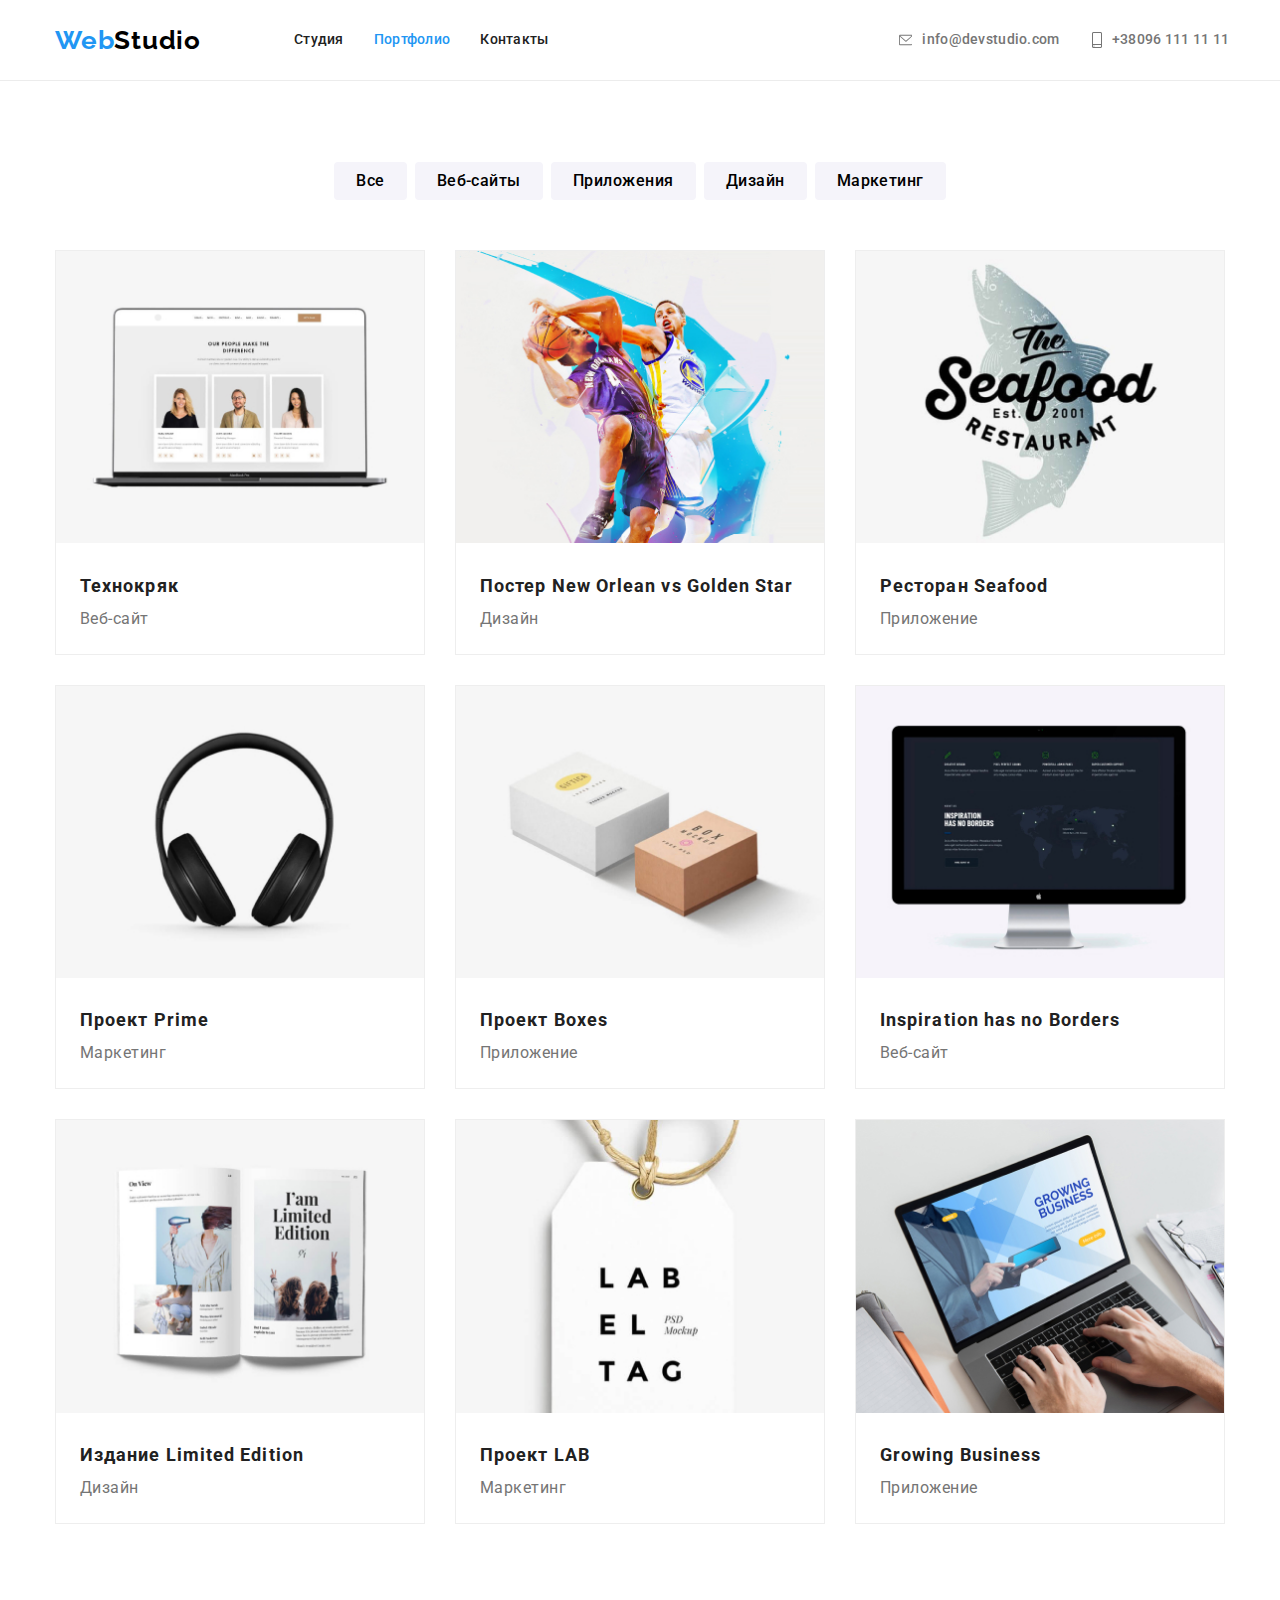
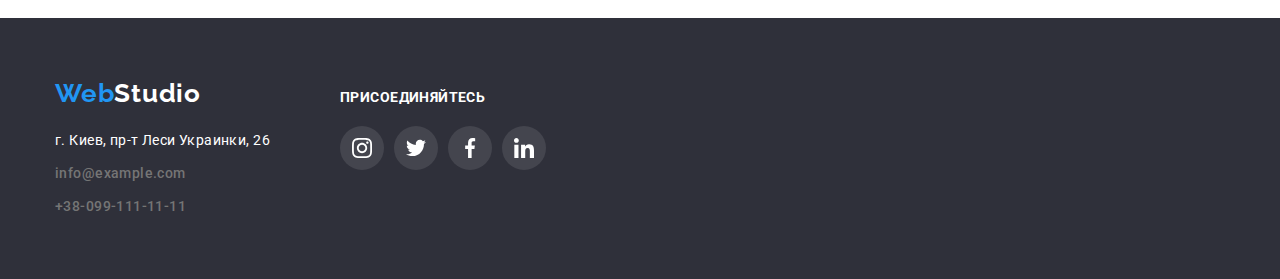
==== commit e80d0311: "правки" ====
--- a/portfolio.html
+++ b/portfolio.html
@@ -17,7 +17,9 @@
     <link rel="stylesheet" href="./Style/style.css" />
   </head>
   <body>
+
     <!--Шапка-->
+    
     <header>
       <div class="container nav">
         <a class="logo header" href="#" lang="en"
@@ -25,10 +27,10 @@
         >
         <ul class="nav-link">
           <li class="header-item">
-            <a class="header-link current" href="./index.html">Студия</a>
+            <a class="header-link" href="./index.html">Студия</a>
           </li>
           <li class="header-item">
-            <a class="header-link" href="./portfolio.html">Портфолио</a>
+            <a class="header-link current" href="./portfolio.html">Портфолио</a>
           </li>
           <li class="header-item">
             <a class="header-link" href="#">Контакты</a>
@@ -55,92 +57,112 @@
       </div>
     </header>
     <main>
+
       <!--портфолио-->
+
       <section class="port-section">
         <div class="container btn">
           <h1 hidden>портфолио</h1>
           <ul class="btn-container">
             <li class="port-button">
-              <button type="button">Все</button>
-            </li>
-            <li class="port-button">
-              <button type="button">Веб-сайты</button>
-            </li>
-            <li class="port-button">
-              <button type="button">Приложения</button>
-            </li>
-            <li class="port-button">
-              <button type="button">Дизайн</button>
-            </li>
-            <li class="port-button">
-              <button type="button">Маркетинг</button>
+              <button class="port-link type="button">Все</button>
+            </li>
+            <li class="port-button">
+              <button class="port-link" type="button">Веб-сайты</button>
+            </li>
+            <li class="port-button">
+              <button class="port-link" type="button">Приложения</button>
+            </li>
+            <li class="port-button">
+              <button class="port-link" type="button">Дизайн</button>
+            </li>
+            <li class="port-button">
+              <button class="port-link" type="button">Маркетинг</button>
             </li>
           </ul>
         </div>
         <div class="container list">
           <ul class="port-box">
             <li class="port-container">
+              <a class="example-link" href="">
               <img src="./photo/photo1.jpg" width="368" alt="пример1" />
               <div class="title-container">
                 <h2 class="port-title">Технокряк</h2>
                 <p class="port-text">Веб-сайт</p>
               </div>
-            </li>
-            <li class="port-container">
+              </a>
+            </li>
+            <li class="port-container">
+              <a class="example-link" href="">
               <img src="./photo/photo2.jpg" width="368" alt="пример2" />
               <div class="title-container">
                 <h2 class="port-title">Постер New Orlean vs Golden Star</h2>
                 <p class="port-text">Дизайн</p>
               </div>
-            </li>
-            <li class="port-container">
+              </a>
+            </li>
+            <li class="port-container">
+              <a class="example-link" href="">
               <img src="./photo/photo3.jpg" width="368" alt="пример3" />
               <div class="title-container">
                 <h2 class="port-title">Ресторан Seafood</h2>
                 <p class="port-text">Приложение</p>
               </div>
-            </li>
-            <li class="port-container">
+              </a>
+            </li>
+            <li class="port-container">
+              <a class="example-link" href="">
               <img src="./photo/photo4.jpg" width="368" alt="пример4" />
               <div class="title-container">
                 <h2 class="port-title">Проект Prime</h2>
                 <p class="port-text">Маркетинг</p>
               </div>
-            </li>
-            <li class="port-container">
+              </a>
+            </li>
+            <li class="port-container">
+              <a class="example-link" href="">
               <img src="./photo/photo5.jpg" width="368" alt="пример5" />
               <div class="title-container">
                 <h2 class="port-title">Проект Boxes</h2>
                 <p class="port-text">Приложение</p>
               </div>
-            </li>
-            <li class="port-container">
+              </a>
+            </li>
+            <li class="port-container">
+              <a class="example-link" href="">
               <img src="./photo/photo6.jpg" width="368" alt="пример6" />
               <div class="title-container">
                 <h2 class="port-title">Inspiration has no Borders</h2>
                 <p class="port-text">Веб-сайт</p>
               </div>
-            </li>
-            <li class="port-container">
+              </a>
+            </li>
+            <li class="port-container">
+              <a class="example-link" href="">
               <img src="./photo/photo7.jpg" width="368" alt="пример7" />
               <div class="title-container">
                 <h2 class="port-title">Издание Limited Edition</h2>
                 <p class="port-text">Дизайн</p>
               </div>
-            </li>
-            <li class="port-container">
+              </a>
+            </li>
+            <li class="port-container">
+              <a class="example-link" href="">
               <img src="./photo/photo8.jpg" width="368" alt="пример8" />
               <div class="title-container">
                 <h2 class="port-title">Проект LAB</h2>
                 <p class="port-text">Маркетинг</p>
               </div>
-            </li>
-            <li class="port-container">
+              </a>
+            </li>
+            <li class="port-container">
+              <a class="example-link" href="">
               <img src="./photo/photo9.jpg" width="368" alt="пример9" />
               <div class="title-container">
                 <h2 class="port-title">Growing Business</h2>
                 <p class="port-text">Приложение</p>
               </div>
+              </a>
             </li>
           </ul>
         </div>
--- a/Style/style.css
+++ b/Style/style.css
@@ -61,6 +61,7 @@
   padding-bottom: 32px;
   padding-top: 32px;
   font-weight: 500;
+
   font-size: 14px;
   line-height: 1.14;
   letter-spacing: 0.02em;
@@ -80,8 +81,8 @@
 }
 .contacts .header-tel {
   display: flex;
-  padding-bottom: 32px;
-  padding-top: 32px;
+  padding-bottom: 39.5px;
+  padding-top: 39.5px;
 
   line-height: 1.14;
   letter-spacing: 0.02em;
@@ -89,8 +90,8 @@
 }
 .contacts .header-mail {
   display: flex;
-  padding-bottom: 32px;
-  padding-top: 32px;
+  padding-bottom: 39.5px;
+  padding-top: 39.5px;
   margin-left: 350px;
 
   line-height: 1.14;
@@ -137,9 +138,6 @@
   padding-top: 81px;
   padding-bottom: 94px;
 }
-.title-container {
-  padding: 20px 24px 20px 24px;
-}
 .btn-container {
   display: flex;
   justify-content: center;
@@ -160,54 +158,58 @@
   border: 0;
   padding: 6px 22px 6px 22px;
 }
-.port-button:active,
-.port-button:hover,
-.port-button:focus {
+.port-link:active,
+.port-link:hover,
+.port-link:focus {
   background: var(--main-logo-color);
   color: var(--main-title-color);
   border-radius: 4px;
-  border-color: var(--main-logo-color);
+  border: 0;
 }
 .port-box {
   padding: 0px;
   display: flex;
   flex-wrap: wrap;
 }
+.port-container:nth-child(-n + 6) {
+  margin-bottom: 30px;
+}
 .port-container {
+  margin-right: 30px;
+}
+.port-container:nth-child(3n) {
+  margin-right: 0px;
+}
+.title-container {
+  padding: 20px 24px 20px 24px;
+}
+.port-container .port-title {
+  margin: 0px;
+  font-weight: 700;
+  font-size: 18px;
+  line-height: 2;
+  letter-spacing: 0.06em;
+  color: var(--main-black-color);
+}
+.port-container .port-text {
+  margin: 0px;
+  font-weight: 400;
+  font-size: 16px;
+  line-height: 1.87;
+  letter-spacing: 0.03em;
+  color: var(--main-text-color);
+}
+.example-link {
+  display: block;
   border: 1px solid #eeeeee;
   cursor: pointer;
   flex-basis: calc((100% / 3 - 30px) / 3);
 }
-.port-container:nth-child(-n + 6) {
-  margin-bottom: 30px;
-}
-.port-container {
-  margin-right: 30px;
-}
-.port-container:nth-child(3n) {
-  margin-right: 0px;
-}
-.port-box > :hover,
-.port-box > :focus {
+.example-link:hover,
+.example-link:focus {
   box-shadow: 0px 1px 1px rgba(0, 0, 0, 0.12), 0px 4px 4px rgba(0, 0, 0, 0.06),
     1px 4px 6px rgba(0, 0, 0, 0.16);
 }
-.port-container .port-title {
-  margin: 0px;
-  font-weight: 700;
-  font-size: 18px;
-  line-height: 2;
-  letter-spacing: 0.06em;
-  color: var(--main-black-color);
-}
-.port-container .port-text {
-  margin: 0px;
-  font-weight: 400;
-  font-size: 16px;
-  line-height: 1.87;
-  letter-spacing: 0.03em;
-  color: var(--main-text-color);
-}
 
 /* logo */
 
@@ -218,7 +220,8 @@
   line-height: 1.19;
   letter-spacing: 0.03em;
   color: var(--second-logo-color);
-
+}
+.logo.header {
   margin-right: 93px;
 }
 .header-section .logo {
